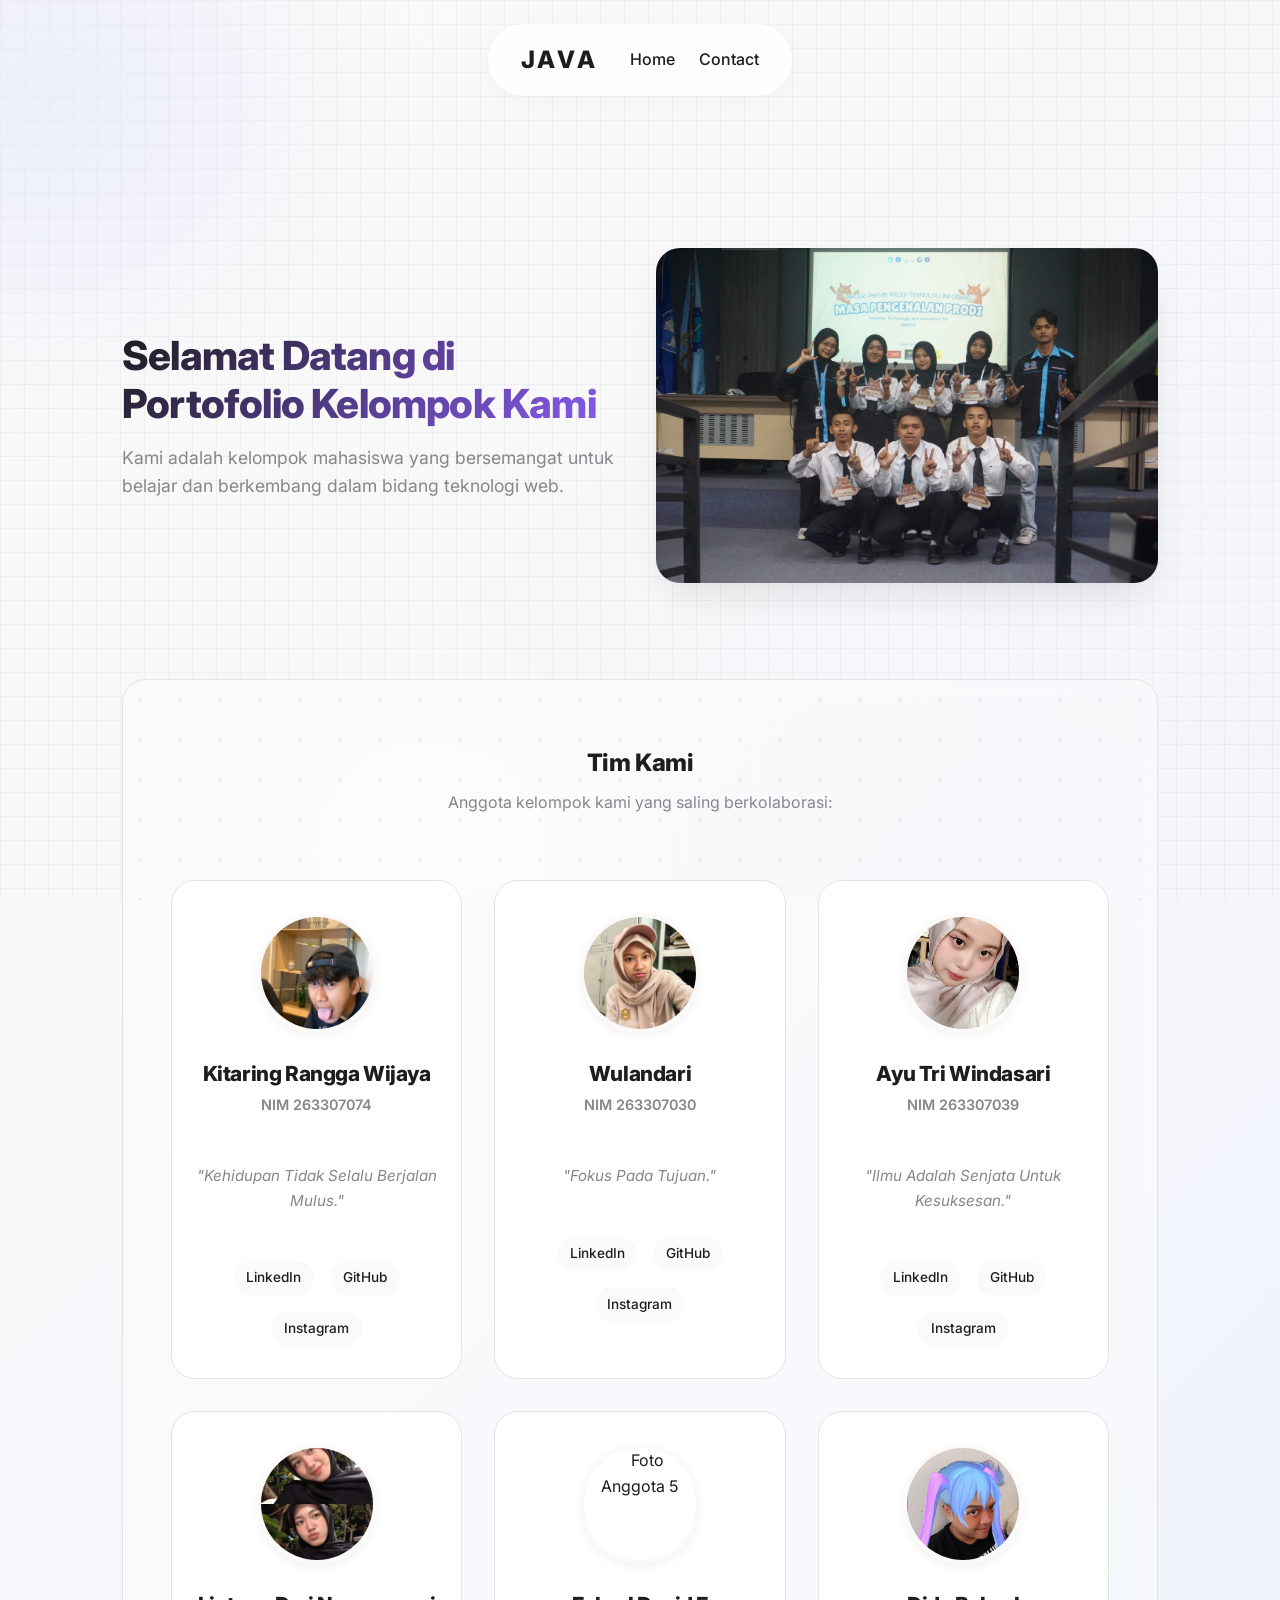
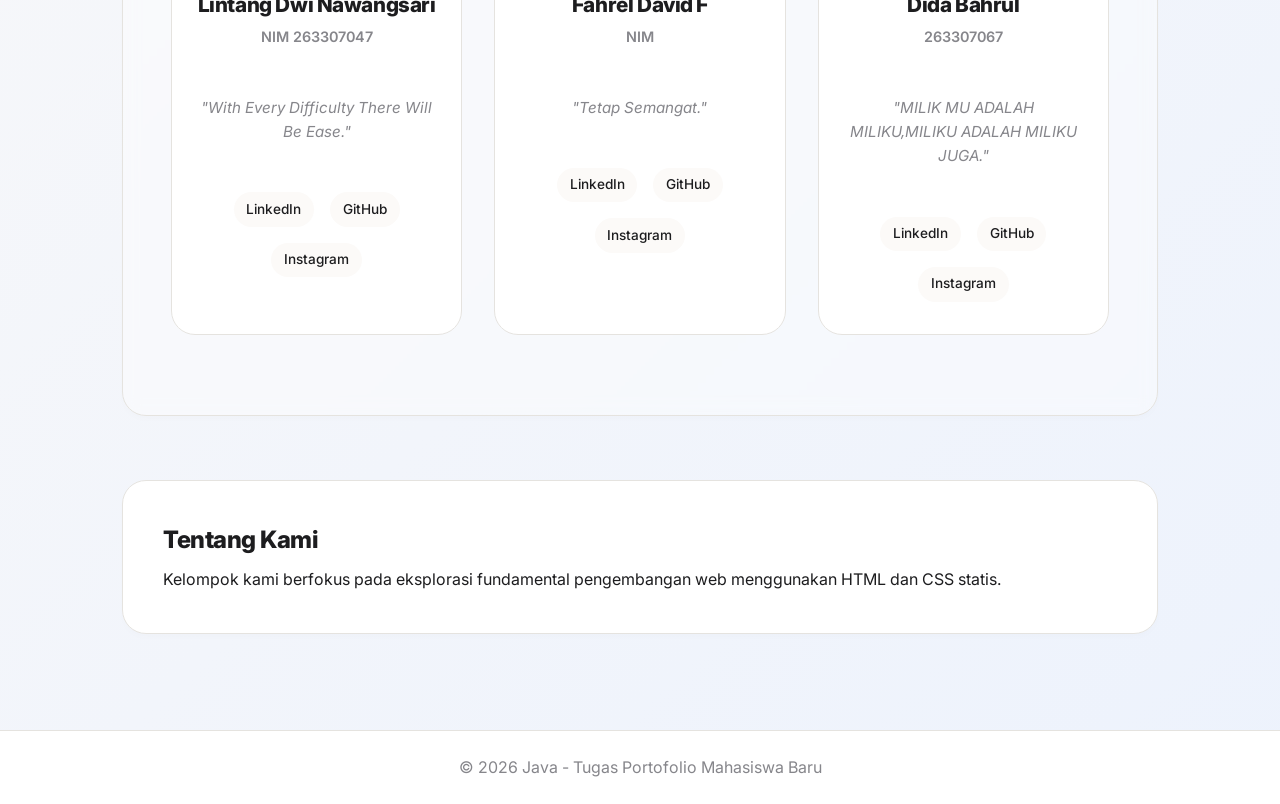
==== template-portofolio/index.html @ b5d412b7 "isi link sosial Kitaring" ====
<!DOCTYPE html>
<html lang="id">
<head>
    <meta charset="UTF-8">
    <meta name="viewport" content="width=device-width, initial-scale=1.0">
    <title>Home - Portofolio Kelompok</title>
    <link rel="stylesheet" href="style.css">
</head>
<body>
    <!-- FLOATING BLOBS (DECORATION) -->
    <div class="blobs-container">
        <div class="blob blob-1"></div>
        <div class="blob blob-2"></div>
        <div class="blob blob-3"></div>
    </div>

    <!-- NAVBAR -->
    <nav class="navbar">
        <div class="navbar-logo">
            <!-- GANTI NAMA KELOMPOK DI SINI -->
            <h1>JAVA</h1>
        </div>
        <ul class="navbar-links">
            <li><a href="index.html">Home</a></li>

            <li><a href="contact.html">Contact</a></li>
        </ul>
    </nav>

    <!-- MAIN CONTENT - HOME -->
    <main>
        <!-- HERO SECTION -->
        <section class="hero">
            <div class="hero-text">
                <h2>Selamat Datang di Portofolio Kelompok Kami</h2>
                <p>Kami adalah kelompok mahasiswa yang bersemangat untuk belajar dan berkembang dalam bidang teknologi web.</p>
            </div>
            <div class="hero-image">
                <!-- GANTI FOTO HERO KELOMPOK DI SINI -->
                <img src="assets/images/foto-kelompok.jpeg" alt="Foto Kelompok">
            </div>
        </section>

        <!-- TEAM SECTION -->
        <section class="team-section">
            <h2>Tim Kami</h2>
            <p>Anggota kelompok kami yang saling berkolaborasi:</p>
            
            <div class="bio-grid">
                <!-- KARTU ANGGOTA 1 -->
                <div class="bio-card" onclick="window.location.href='portfolio-1.html'">
                    <div class="bio-avatar">
                        <!-- Ganti src dengan path foto anggota 1 -->
                        <img src="assets/images/foto-taring.jpeg" alt="Foto Anggota 1">
                    </div>
                    <div class="bio-info">
                        <h3>Kitaring Rangga Wijaya</h3>
                        <p class="bio-role">NIM 263307074</p>
                        <p class="bio-desc">"Kehidupan Tidak Selalu Berjalan Mulus."</p>
                        <div class="social-links">
                            <a href="https://www.linkedin.com/in/kitaring-rangga-wijaya" target="_blank" onclick="event.stopPropagation();">LinkedIn</a>
                            <a href="https://github.com/kitaring-node" target="_blank" onclick="event.stopPropagation();">GitHub</a>
                            <a href="https://www.instagram.com/gacleeeeeeeeeeeeeeee?srtk=MnV5cXBtZDFzeGFw" target="_blank" onclick="event.stopPropagation();">Instagram</a>
                        </div>
                    </div>
                </div>
                <!-- AKHIR KARTU ANGGOTA 1 -->

                <!-- KARTU ANGGOTA 2 -->
                <div class="bio-card" onclick="window.location.href='portfolio-2.html'">
                    <div class="bio-avatar">
                        <img src="assets/images/WhatsApp Image 2026-08-27 at 13.53.18.jpeg" alt="Foto Anggota 2">
                    </div>
                    <div class="bio-info">
                        <h3>Wulandari </h3>
                        <p class="bio-role">NIM 263307030</p>
                        <p class="bio-desc">"Fokus Pada Tujuan."</p>
                        <div class="social-links">
                            <a href="https://www.linkedin.com/in/wulan-dari-88736342b" target="_blank" onclick="event.stopPropagation();">LinkedIn</a>
                            <a href="https://github.com/wulan-code" target="_blank" onclick="event.stopPropagation();">GitHub</a>
                            <a href="https://www.instagram.com/wllnn0?cplk=OW9qa3VpOHZua2Fn&utm_source=qr" target="_blank" onclick="event.stopPropagation();">Instagram</a>
                        </div>
                    </div>
                </div>
                <!-- AKHIR KARTU ANGGOTA 2 -->

                <!-- KARTU ANGGOTA 3 -->
                <div class="bio-card" onclick="window.location.href='portfolio-3.html'">
                    <div class="bio-avatar">
                        <img src="assets/images/WhatsApp Image 2026-08-27 at 13.57.04.jpeg" alt="Foto Anggota 3">
                    </div>
                    <div class="bio-info">
                        <h3>Ayu Tri Windasari</h3>
                        <p class="bio-role">NIM 263307039</p>
                        <p class="bio-desc">"Ilmu Adalah Senjata Untuk Kesuksesan."</p>
                        <div class="social-links">
                            <a href="https://linkedin.com" target="_blank">LinkedIn</a>
                            <a href="https://github.com" target="_blank">GitHub</a>
                            <a href="https://instagram.com" target="_blank">Instagram</a>
                        </div>
                    </div>
                </div>
                <!-- AKHIR KARTU ANGGOTA 3 -->

                <!-- KARTU ANGGOTA 4 -->
                <div class="bio-card" onclick="window.location.href='portfolio-4.html'">
                    <div class="bio-avatar">
                        <img src="assets/images/WhatsApp Image 2026-08-27 at 1.56.06 PM.jpeg" alt="Foto Anggota 4">
                    </div>
                    <div class="bio-info">
                        <h3>Lintang Dwi Nawangsari</h3>
                        <p class="bio-role">NIM 263307047</p>
                        <p class="bio-desc">"With Every Difficulty There Will Be Ease."</p>
                        <div class="social-links">
                            <a href="https://linkedin.com" target="_blank">LinkedIn</a>
                            <a href="https://github.com" target="_blank">GitHub</a>
                            <a href="https://instagram.com" target="_blank">Instagram</a>
                        </div>
                    </div>
                </div>
                <!-- AKHIR KARTU ANGGOTA 4 -->

                <!-- KARTU ANGGOTA 5 -->
                <div class="bio-card" onclick="window.location.href='portfolio-5.html'">
                    <div class="bio-avatar">
                        <img src="assets/images/fotofahrel.jpg" alt="Foto Anggota 5">
                    </div>
                    <div class="bio-info">
                        <h3>Fahrel David F</h3>
                        <p class="bio-role">NIM </p>
                        <p class="bio-desc">"Tetap Semangat."</p>
                        <div class="social-links">
                            <a href="https://linkedin.com" target="_blank">LinkedIn</a>
                            <a href="https://github.com" target="_blank">GitHub</a>
                            <a href="https://instagram.com" target="_blank">Instagram</a>
                        </div>
                    </div>
                </div>
                <!-- AKHIR KARTU ANGGOTA 5 -->

                <!-- KARTU ANGGOTA 6 -->
                <div class="bio-card" onclick="window.location.href='portfolio-6.html'">
                    <div class="bio-avatar">
                        <img src="assets/images/fotodida.jpeg" alt="Foto Anggota 6">
                    </div>
                    <div class="bio-info">
                        <h3>Dida Bahrul</h3>
                        <p class="bio-role">263307067</p>
                        <p class="bio-desc">"MILIK MU ADALAH MILIKU,MILIKU ADALAH MILIKU JUGA."</p>
                        <div class="social-links">
                            <a href="https://linkedin.com" target="_blank">LinkedIn</a>
                            <a href="https://github.com" target="_blank">GitHub</a>
                            <a href="https://instagram.com" target="_blank">Instagram</a>
                        </div>
                    </div>
                </div>
                <!-- AKHIR KARTU ANGGOTA 6 -->
            </div>
        </section>

        <!-- ABOUT SECTION -->
        <section class="about">
            <h2>Tentang Kami</h2>
            <p>
                <!-- GANTI DESKRIPSI KELOMPOK DI SINI -->
                Kelompok kami berfokus pada eksplorasi fundamental pengembangan web menggunakan HTML dan CSS statis.
            </p>
        </section>
    </main>

    <!-- FOOTER -->
    <footer class="footer">
        <p>&copy; 2026 Java - Tugas Portofolio Mahasiswa Baru</p>
    </footer>
</body>
</html>
---- template-portofolio/style.css ----
/* Import Font dari Google Fonts untuk tampilan modern */
@import url('https://fonts.googleapis.com/css2?family=Inter:wght@400;500;600;700&display=swap');

/* CSS Variables: Palet High-Contrast Monochrome (Elegan & Minimalis) */
:root {
    --primary-color: #1d1d1f; /* Hitam elegan untuk aksen utama */
    --primary-hover: #434344; /* Abu-abu gelap untuk efek hover */
    --bg-color: #fcfaf8;      /* Warm Off-White / Oat untuk background halaman */
    --text-main: #1d1d1f;     /* Warna teks utama (hitam) */
    --text-muted: #86868b;    /* Warna teks sekunder (abu-abu) */
    --card-bg: #ffffff;       /* Putih bersih untuk latar card dan navbar */
    --border-color: #e5e3df;  /* Warna garis batas yang disesuaikan menjadi lebih hangat */
}

/* Reset CSS dasar (Phase 3.1) */
* {
    margin: 0;
    padding: 0;
    box-sizing: border-box;
}

body {
    font-family: 'Inter', sans-serif;
    /* Animated Gradient Background */
    background: linear-gradient(-45deg, #ffffff, #f5f5f7, #e8f0fe, #fcfaf8);
    background-size: 400% 400%;
    animation: gradientBG 20s ease infinite;
    color: var(--text-main);
    line-height: 1.6;
    display: flex;
    flex-direction: column;
    min-height: 100vh;
    position: relative; /* Agar ::before dan blob relatif (meski fixed) terkendali */
}

/* Tech Grid Pattern */
body::before {
    content: "";
    position: fixed;
    top: 0;
    left: 0;
    width: 100%;
    height: 100%;
    z-index: -2;
    pointer-events: none;
    background-image: 
        linear-gradient(rgba(0, 0, 0, 0.03) 1px, transparent 1px),
        linear-gradient(90deg, rgba(0, 0, 0, 0.03) 1px, transparent 1px);
    background-size: 24px 24px;
}

@keyframes gradientBG {
    0% { background-position: 0% 50%; }
    50% { background-position: 100% 50%; }
    100% { background-position: 0% 50%; }
}

/* Typography & Links */
h1, h2, h3, h4 {
    margin-bottom: 0.5rem;
    color: var(--text-main);
    font-weight: 800;
    letter-spacing: -0.02em;
}
a {
    text-decoration: none;
    color: var(--primary-color);
    transition: color 0.3s;
}
a:hover {
    color: var(--primary-hover);
}

/* Layout Containers */
main {
    max-width: 1100px;
    margin: 0 auto;
    padding: 2rem;
    flex-grow: 1; /* Agar footer selalu di bawah */
    width: 100%;
}

/* ========================================= */
/* NAVBAR (Phase 3.2 - Flexbox)              */
/* ========================================= */
.navbar {
    display: flex;
    justify-content: space-between;
    align-items: center;
    padding: 1rem 2rem;
    background-color: rgba(255, 255, 255, 0.85);
    backdrop-filter: blur(12px);
    -webkit-backdrop-filter: blur(12px);
    box-shadow: 0 4px 20px rgba(0, 0, 0, 0.03);
    border: 1px solid rgba(255, 255, 255, 0.2);
    position: sticky; /* Menempel di atas saat discroll */
    top: 1.5rem;
    z-index: 100;
    max-width: 1100px;
    gap: 2rem;
    margin: 1.5rem auto;
    border-radius: 9999px;
}
.navbar-logo h1 {
    font-size: 1.5rem;
    margin: 0;
    color: var(--primary-color);
    letter-spacing: 0.15em;
}
.navbar-links {
    list-style: none;
    display: flex;
    gap: 1.5rem;
}
.navbar-links a {
    color: var(--text-main);
    font-weight: 500;
}
.navbar-links a:hover {
    color: var(--primary-color);
}

/* ========================================= */
/* HERO SECTION & ABOUT                      */
/* ========================================= */
.hero {
    display: flex;
    align-items: center;
    justify-content: space-between;
    gap: 2rem;
    padding: 6rem 0;
}
.hero-text {
    flex: 1;
}
.hero-text h2 {
    font-size: 2.5rem;
    margin-bottom: 1rem;
    line-height: 1.2;
    background: linear-gradient(135deg, var(--primary-color), #8b5cf6);
    -webkit-background-clip: text;
    -webkit-text-fill-color: transparent;
}
.hero-text p {
    font-size: 1.1rem;
    color: var(--text-muted);
}
.hero-image {
    flex: 1;
    display: flex;
    justify-content: center;
}
.hero-image img {
    max-width: 100%;
    max-height: 400px;
    object-fit: cover;
    border-radius: 24px;
    box-shadow: 0 20px 40px -10px rgba(0, 0, 0, 0.1);
}

.about {
    background: var(--card-bg);
    padding: 2.5rem;
    border-radius: 24px;
    border: 1px solid var(--border-color);
    box-shadow: 0 4px 6px rgba(0,0,0,0.01);
    margin-bottom: 4rem;
}

/* ========================================= */
/* PORTFOLIO SECTION (Phase 3.3 - Card UI)   */
/* ========================================= */
.portfolio-section {
    margin-bottom: 4rem;
}
.portfolio-section h2 {
    text-align: center;
    margin-bottom: 2rem;
    font-size: 2rem;
}
.card-container {
    display: flex;
    flex-wrap: wrap; /* Card akan turun ke bawah jika layar sempit */
    gap: 2rem;
    justify-content: center;
}
.card {
    background: var(--card-bg);
    border-radius: 24px;
    overflow: hidden;
    width: 320px;
    box-shadow: none;
    transition: transform 0.4s cubic-bezier(0.4, 0, 0.2, 1), box-shadow 0.4s cubic-bezier(0.4, 0, 0.2, 1);
    border: 1px solid var(--border-color);
    display: flex;
    flex-direction: column;
}
.card:hover {
    transform: translateY(-5px); /* Efek naik saat di-hover */
    box-shadow: 0 20px 40px -10px rgba(0, 0, 0, 0.1);
}
.card img {
    width: 100%;
    height: 200px;
    object-fit: cover; /* Agar gambar tidak gepeng */
    background-color: #eee;
    transition: transform 0.4s ease;
}
.card:hover img {
    transform: scale(1.05);
}
.card-content {
    padding: 1.5rem;
    flex-grow: 1;
    display: flex;
    flex-direction: column;
}
.card-content h3 {
    font-size: 1.2rem;
    margin-bottom: 0.5rem;
}
.year, .institution {
    font-size: 0.9rem;
    color: var(--primary-color);
    font-weight: 600;
    margin-bottom: 0.5rem;
}
.description {
    color: var(--text-muted);
    font-size: 0.95rem;
    margin-bottom: 1.5rem;
    flex-grow: 1; /* Mendorong tombol ke bawah */
}
.btn-link {
    display: inline-block;
    padding: 0.6rem 1rem;
    background-color: var(--primary-color);
    color: white;
    border-radius: 9999px;
    text-align: center;
    font-weight: 500;
    transition: background-color 0.3s;
}
.btn-link:hover {
    background-color: var(--primary-hover);
    color: white;
}

/* ========================================= */
/* TEAM & CONTACT SECTION                    */
/* ========================================= */
.team-section, .contact-section {
    text-align: center;
    width: 100%;
}

/* Efek Parallax Khusus Bagian Tim */
.team-section {
    padding: 4rem 2rem;
    border-radius: 24px;
    background-color: rgba(255, 255, 255, 0.4);
    background-image: radial-gradient(rgba(0, 0, 0, 0.06) 2px, transparent 2px);
    background-size: 40px 40px;
    background-attachment: fixed;
    border: 1px solid var(--border-color);
    box-shadow: 0 4px 6px rgba(0, 0, 0, 0.01);
    backdrop-filter: blur(8px);
    -webkit-backdrop-filter: blur(8px);
    margin-bottom: 4rem;
}
.team-section p, .contact-section p {
    color: var(--text-muted);
    margin-bottom: 3rem;
}
.bio-grid {
    display: grid;
    grid-template-columns: repeat(auto-fit, minmax(280px, 1fr));
    gap: 2rem;
    padding: 1rem;
}
.bio-card {
    background: var(--card-bg);
    padding: 2rem 1.5rem;
    border-radius: 24px;
    border: 1px solid var(--border-color);
    box-shadow: none;
    transition: transform 0.4s cubic-bezier(0.4, 0, 0.2, 1), box-shadow 0.4s cubic-bezier(0.4, 0, 0.2, 1);
    display: flex;
    flex-direction: column;
    align-items: center;
    text-align: center;
    cursor: pointer;
}
.bio-card:hover {
    transform: translateY(-5px);
    box-shadow: 0 20px 40px -10px rgba(0, 0, 0, 0.1);
}
.bio-avatar {
    width: 120px;
    height: 120px;
    border-radius: 50%;
    margin-bottom: 1.5rem;
    border: 4px solid var(--bg-color);
    box-shadow: 0 4px 10px rgba(0,0,0,0.05);
    overflow: hidden;
}
.bio-avatar img {
    width: 100%;
    height: 100%;
    object-fit: cover;
}
.bio-info h3 {
    font-size: 1.3rem;
    margin-bottom: 0.2rem;
}
.bio-role {
    font-size: 0.9rem;
    color: var(--primary-color);
    font-weight: 600;
    margin-bottom: 1rem;
}
.bio-desc {
    color: var(--text-muted);
    font-size: 0.95rem;
    font-style: italic;
    margin-bottom: 1.5rem;
}
.social-links {
    margin-top: auto;
    display: flex;
    justify-content: center;
    gap: 1rem;
    flex-wrap: wrap;
}
.social-links a {
    font-size: 0.85rem;
    font-weight: 500;
    padding: 0.4rem 0.8rem;
    background: var(--bg-color);
    border-radius: 20px;
    transition: all 0.3s;
}
.social-links a:hover {
    background: var(--primary-color);
    color: white;
}

/* ========================================= */
/* FOOTER                                    */
/* ========================================= */
.footer {
    text-align: center;
    padding: 1.5rem;
    background-color: var(--card-bg);
    border-top: 1px solid var(--border-color);
    color: var(--text-muted);
}

/* ========================================= */
/* RESPONSIVENESS (Phase 3.4 - Media Query)  */
/* ========================================= */
@media (max-width: 768px) {
    /* Navbar turun ke bawah */
    .navbar {
        flex-direction: column;
        gap: 1rem;
        margin: 1rem;
        border-radius: 24px;
    }
    
    /* Hero section jadi vertikal */
    .hero {
        flex-direction: column-reverse; /* Foto di atas teks di mobile */
        text-align: center;
        padding: 2rem 0;
    }
    
    .hero-text h2 {
        font-size: 2rem;
    }
    
    /* Card list jadi satu kolom penuh */
    .card-container {
        flex-direction: column;
        align-items: center;
    }
    
    .card {
        width: 100%; /* Memenuhi layar HP */
        max-width: 350px;
    }
}

/* ========================================= */
/* DECORATIVE: FLOATING BLOBS                */
/* ========================================= */
.blobs-container {
    position: fixed;
    top: 0;
    left: 0;
    width: 100vw;
    height: 100vh;
    z-index: -1;
    overflow: hidden;
    pointer-events: none;
}

.blob {
    position: absolute;
    filter: blur(80px);
    opacity: 0.5;
    animation: float 20s ease-in-out infinite alternate;
}

.blob-1 {
    width: 400px;
    height: 400px;
    background: #e0e7ff; /* Biru pastel */
    border-radius: 40% 60% 70% 30% / 40% 50% 60% 50%;
    top: -10%;
    left: -10%;
    animation-delay: 0s;
}

.blob-2 {
    width: 300px;
    height: 300px;
    background: #f1f5f9; /* Slate sangat terang */
    border-radius: 60% 40% 30% 70% / 60% 30% 70% 40%;
    top: 40%;
    right: -5%;
    animation-delay: -5s;
    animation-duration: 25s;
}

.blob-3 {
    width: 350px;
    height: 350px;
    background: #ffffff;
    border-radius: 50% 50% 30% 70% / 50% 40% 60% 50%;
    bottom: -15%;
    left: 20%;
    animation-delay: -10s;
    animation-duration: 18s;
}

@keyframes float {
    0% { transform: translate(0, 0) scale(1) rotate(0deg); }
    50% { transform: translate(100px, 50px) scale(1.1) rotate(45deg); }
    100% { transform: translate(-50px, 150px) scale(0.9) rotate(90deg); }
}
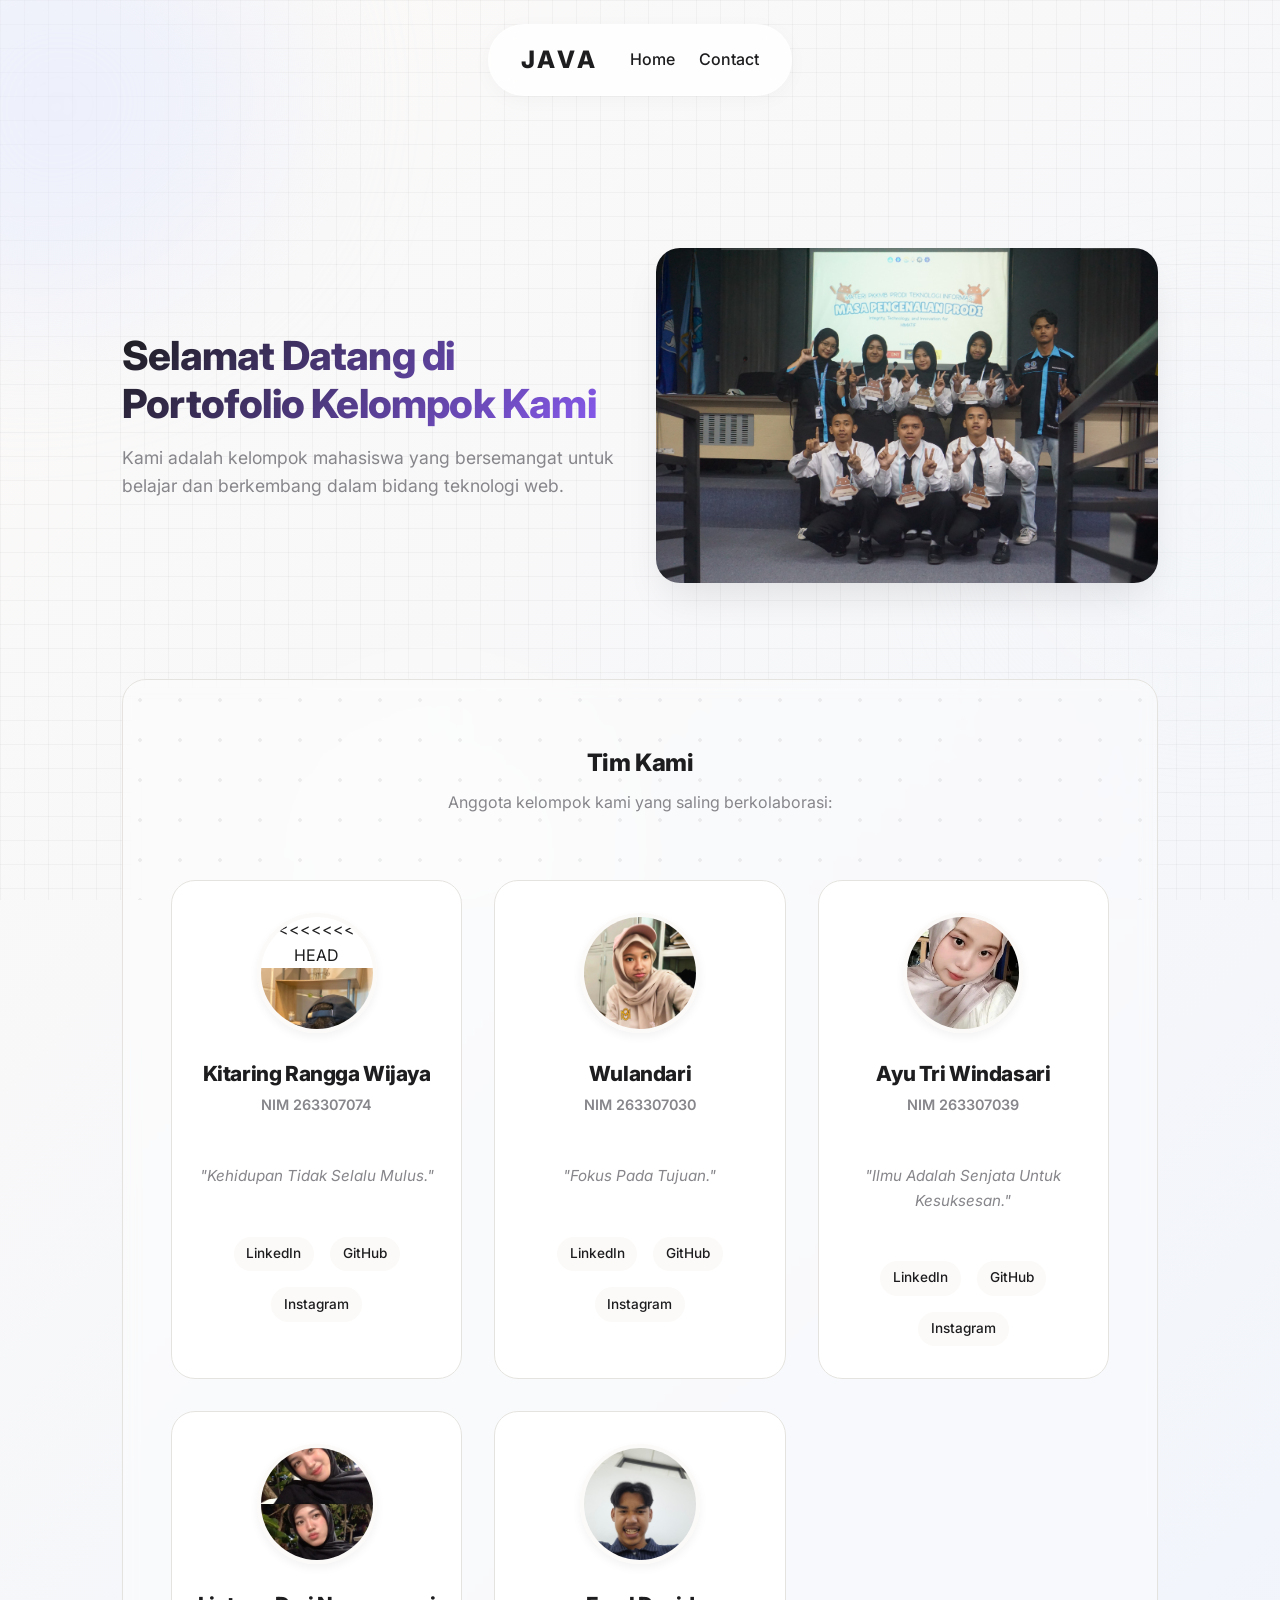
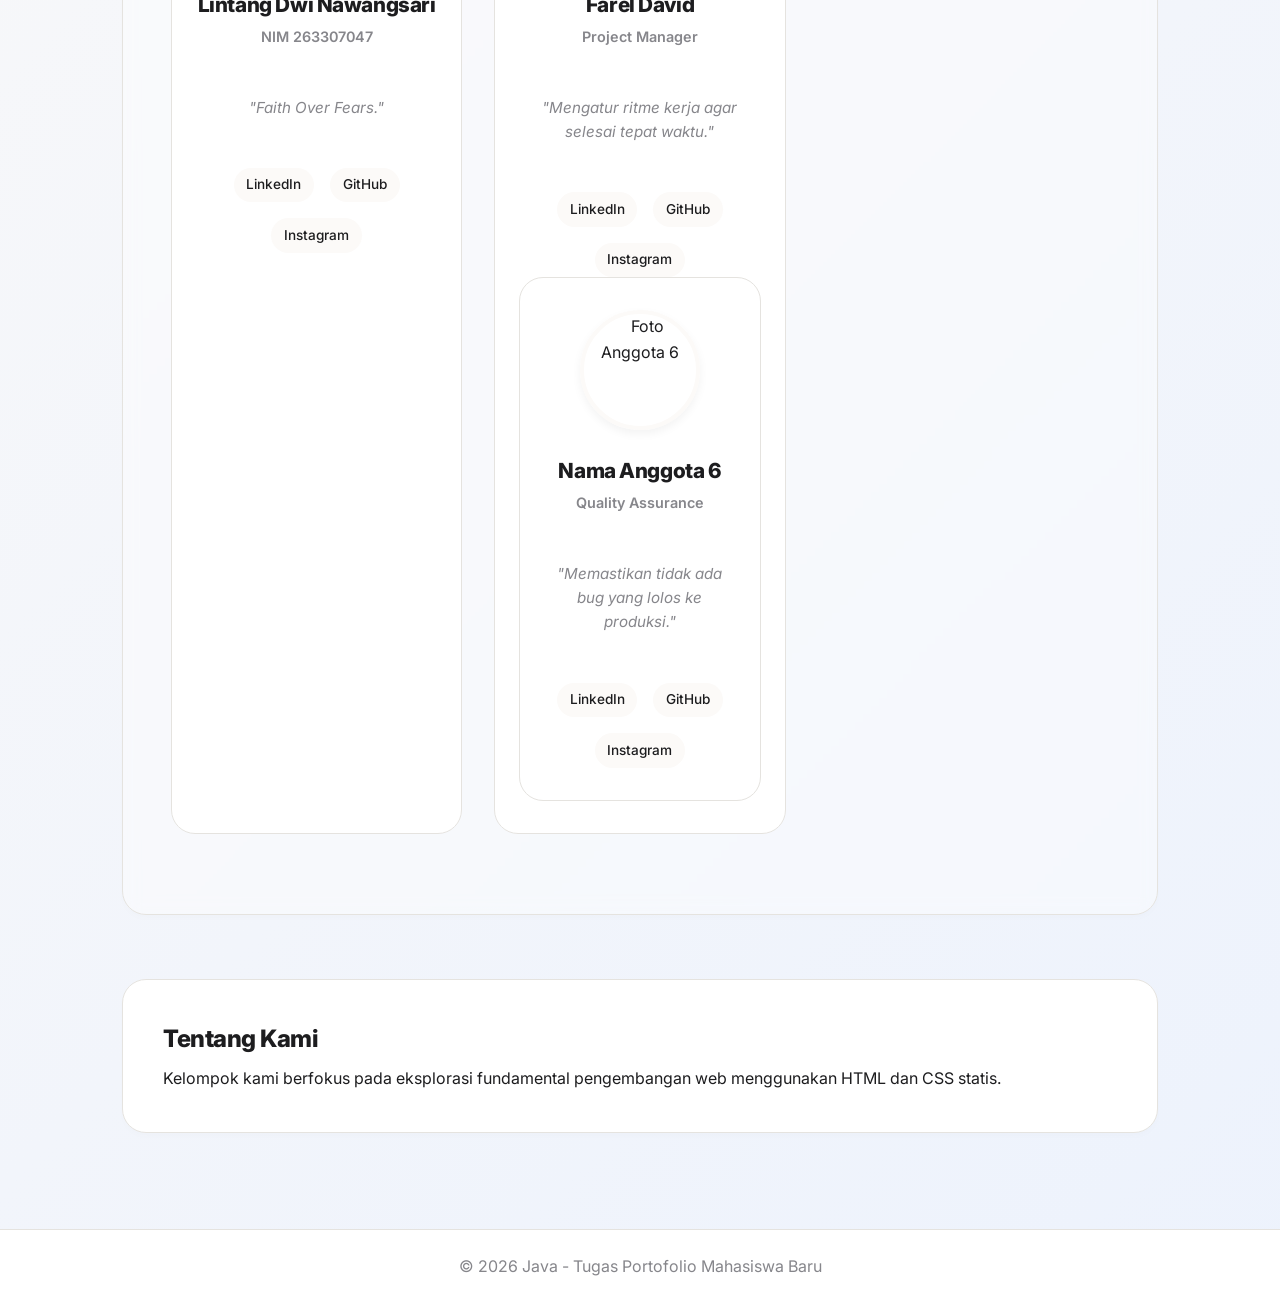
==== commit b2db2d66: "Memperbaiki link sosial media dan menambahkan sertifikat" ====
--- a/template-portofolio/index.html
+++ b/template-portofolio/index.html
@@ -51,16 +51,20 @@
                 <div class="bio-card" onclick="window.location.href='portfolio-1.html'">
                     <div class="bio-avatar">
                         <!-- Ganti src dengan path foto anggota 1 -->
+<<<<<<< HEAD
                         <img src="assets/images/foto-taring.jpeg" alt="Foto Anggota 1">
+=======
+                        <img src="assets/images/foto taring.jpeg" alt="Foto Anggota 1">
+>>>>>>> c9981febe1bddba3024c80d7a5f4de694db48a68
                     </div>
                     <div class="bio-info">
                         <h3>Kitaring Rangga Wijaya</h3>
                         <p class="bio-role">NIM 263307074</p>
-                        <p class="bio-desc">"Kehidupan Tidak Selalu Berjalan Mulus."</p>
+                        <p class="bio-desc">"Kehidupan Tidak Selalu Mulus."</p>
                         <div class="social-links">
-                            <a href="https://www.linkedin.com/in/kitaring-rangga-wijaya" target="_blank" onclick="event.stopPropagation();">LinkedIn</a>
-                            <a href="https://github.com/kitaring-node" target="_blank" onclick="event.stopPropagation();">GitHub</a>
-                            <a href="https://www.instagram.com/gacleeeeeeeeeeeeeeee?srtk=MnV5cXBtZDFzeGFw" target="_blank" onclick="event.stopPropagation();">Instagram</a>
+                            <a href="https://linkedin.com" target="_blank">LinkedIn</a>
+                            <a href="https://github.com" target="_blank">GitHub</a>
+                            <a href="https://instagram.com" target="_blank">Instagram</a>
                         </div>
                     </div>
                 </div>
@@ -72,13 +76,13 @@
                         <img src="assets/images/WhatsApp Image 2026-08-27 at 13.53.18.jpeg" alt="Foto Anggota 2">
                     </div>
                     <div class="bio-info">
-                        <h3>Wulandari </h3>
+                        <h3>Wulandari</h3>
                         <p class="bio-role">NIM 263307030</p>
                         <p class="bio-desc">"Fokus Pada Tujuan."</p>
                         <div class="social-links">
-                            <a href="https://www.linkedin.com/in/wulan-dari-88736342b" target="_blank" onclick="event.stopPropagation();">LinkedIn</a>
-                            <a href="https://github.com/wulan-code" target="_blank" onclick="event.stopPropagation();">GitHub</a>
-                            <a href="https://www.instagram.com/wllnn0?cplk=OW9qa3VpOHZua2Fn&utm_source=qr" target="_blank" onclick="event.stopPropagation();">Instagram</a>
+                            <a href="https://linkedin.com" target="_blank">LinkedIn</a>
+                            <a href="https://github.com" target="_blank">GitHub</a>
+                            <a href="https://instagram.com" target="_blank">Instagram</a>
                         </div>
                     </div>
                 </div>
@@ -110,11 +114,11 @@
                     <div class="bio-info">
                         <h3>Lintang Dwi Nawangsari</h3>
                         <p class="bio-role">NIM 263307047</p>
-                        <p class="bio-desc">"With Every Difficulty There Will Be Ease."</p>
+                        <p class="bio-desc">"Faith Over Fears."</p>
                         <div class="social-links">
-                            <a href="https://linkedin.com" target="_blank">LinkedIn</a>
-                            <a href="https://github.com" target="_blank">GitHub</a>
-                            <a href="https://instagram.com" target="_blank">Instagram</a>
+                            <a href="https://www.linkedin.com/in/lintang-dwi-nawangsari-751469..." target="_blank" onclick="event.stopPropagation();">LinkedIn</a>
+                            <a href="https://github.com/Lintang-png" target="_blank" onclick="event.stopPropagation();">GitHub</a>
+                            <a href="https://www.instagram.com/nawanglintangg_" target="_blank" onclick="event.stopPropagation();">Instagram</a>
                         </div>
                     </div>
                 </div>
@@ -123,17 +127,16 @@
                 <!-- KARTU ANGGOTA 5 -->
                 <div class="bio-card" onclick="window.location.href='portfolio-5.html'">
                     <div class="bio-avatar">
-                        <img src="assets/images/fotofahrel.jpg" alt="Foto Anggota 5">
+                        <img src="assets/images/foto-fahrel.jpeg" alt="Foto Anggota 5">
                     </div>
                     <div class="bio-info">
-                        <h3>Fahrel David F</h3>
-                        <p class="bio-role">NIM </p>
-                        <p class="bio-desc">"Tetap Semangat."</p>
+                        <h3>Farel David</h3>
+                        <p class="bio-role">Project Manager</p>
+                        <p class="bio-desc">"Mengatur ritme kerja agar selesai tepat waktu."</p>
                         <div class="social-links">
-                            <a href="https://linkedin.com" target="_blank">LinkedIn</a>
-                            <a href="https://github.com" target="_blank">GitHub</a>
-                            <a href="https://instagram.com" target="_blank">Instagram</a>
-                        </div>
+                            <a href="https://www.linkedin.com/in/farel-david-4023b6..." target="_blank" onclick="event.stopPropagation();">LinkedIn</a>
+                            <a href="https://github.com/fareldavid-create" target="_blank" onclick="event.stopPropagation();">GitHub</a>
+                            <a href="https://www.instagram.com/davidppo_" target="_blank" onclick="event.stopPropagation();">Instagram</a>
                     </div>
                 </div>
                 <!-- AKHIR KARTU ANGGOTA 5 -->
@@ -141,12 +144,12 @@
                 <!-- KARTU ANGGOTA 6 -->
                 <div class="bio-card" onclick="window.location.href='portfolio-6.html'">
                     <div class="bio-avatar">
-                        <img src="assets/images/fotodida.jpeg" alt="Foto Anggota 6">
+                        <img src="https://placehold.co/150x150/e2e8f0/64748b?text=Foto" alt="Foto Anggota 6">
                     </div>
                     <div class="bio-info">
-                        <h3>Dida Bahrul</h3>
-                        <p class="bio-role">263307067</p>
-                        <p class="bio-desc">"MILIK MU ADALAH MILIKU,MILIKU ADALAH MILIKU JUGA."</p>
+                        <h3>Nama Anggota 6</h3>
+                        <p class="bio-role">Quality Assurance</p>
+                        <p class="bio-desc">"Memastikan tidak ada bug yang lolos ke produksi."</p>
                         <div class="social-links">
                             <a href="https://linkedin.com" target="_blank">LinkedIn</a>
                             <a href="https://github.com" target="_blank">GitHub</a>
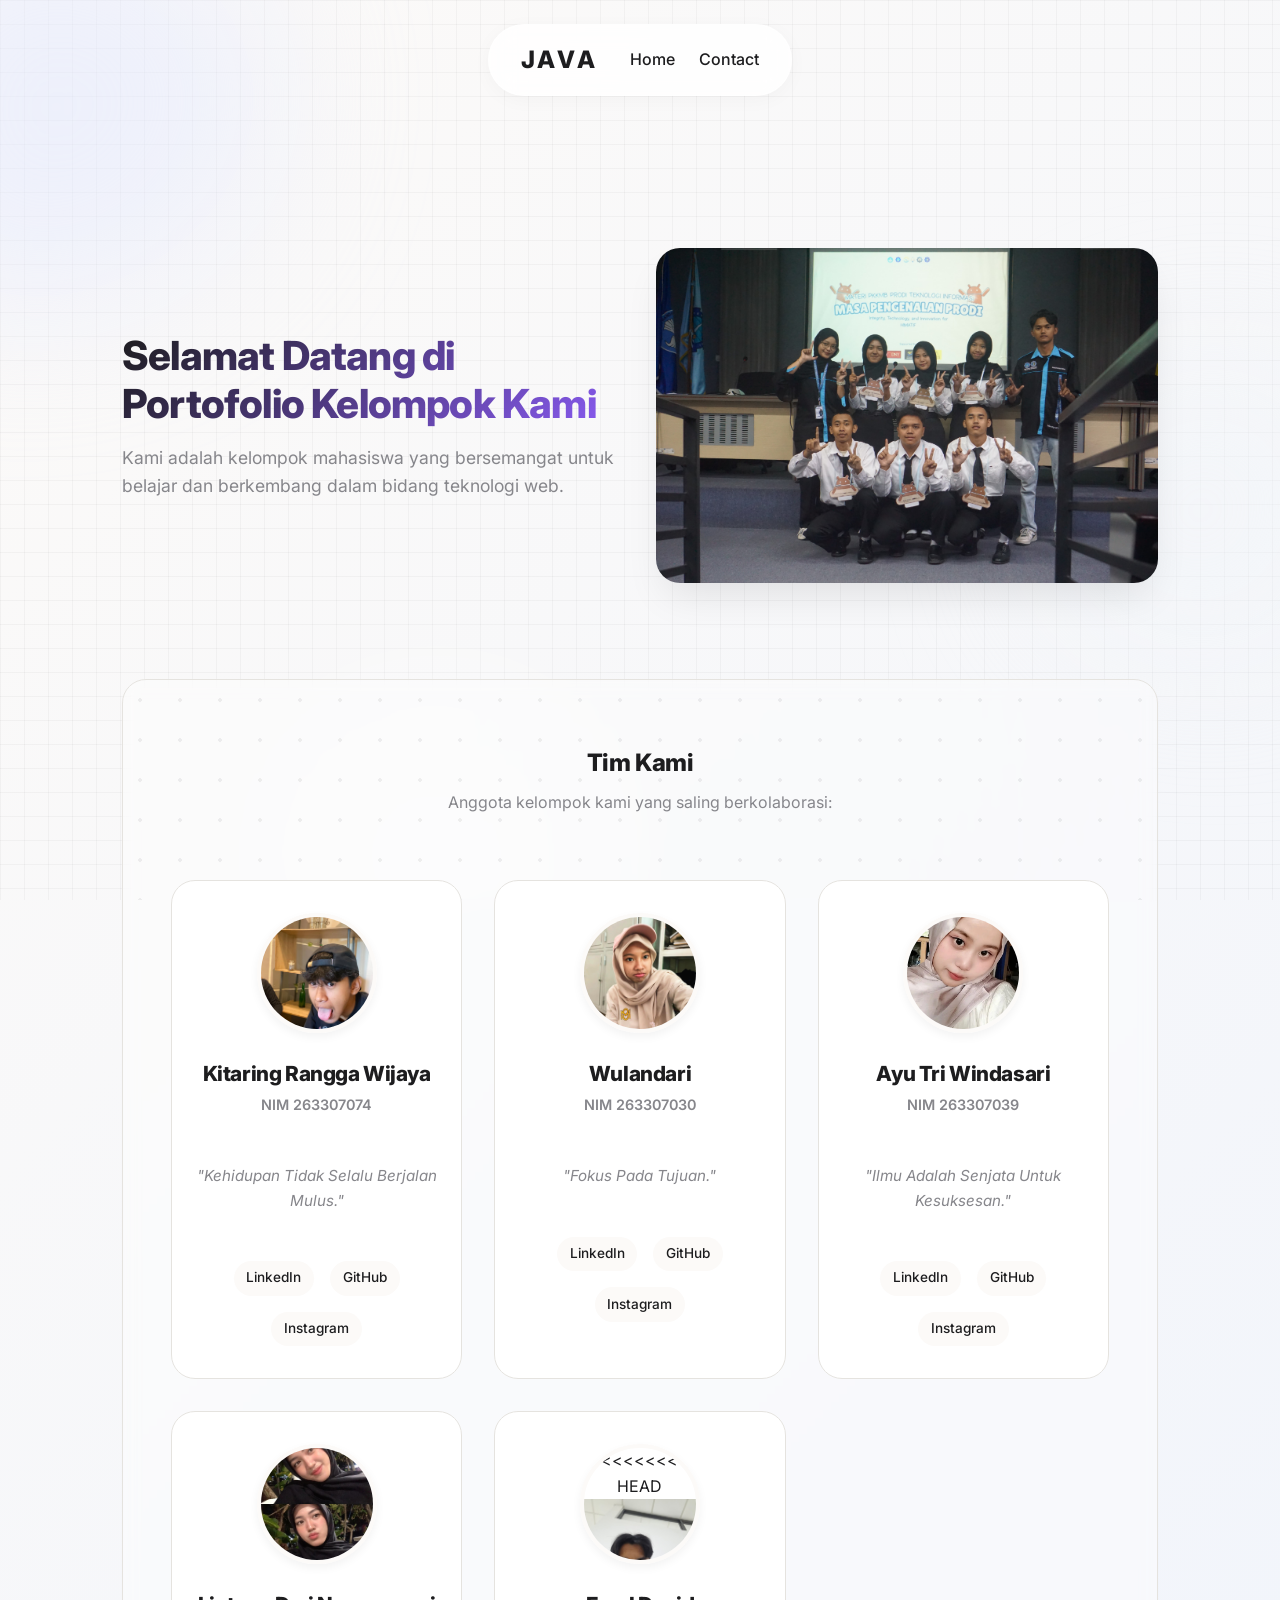
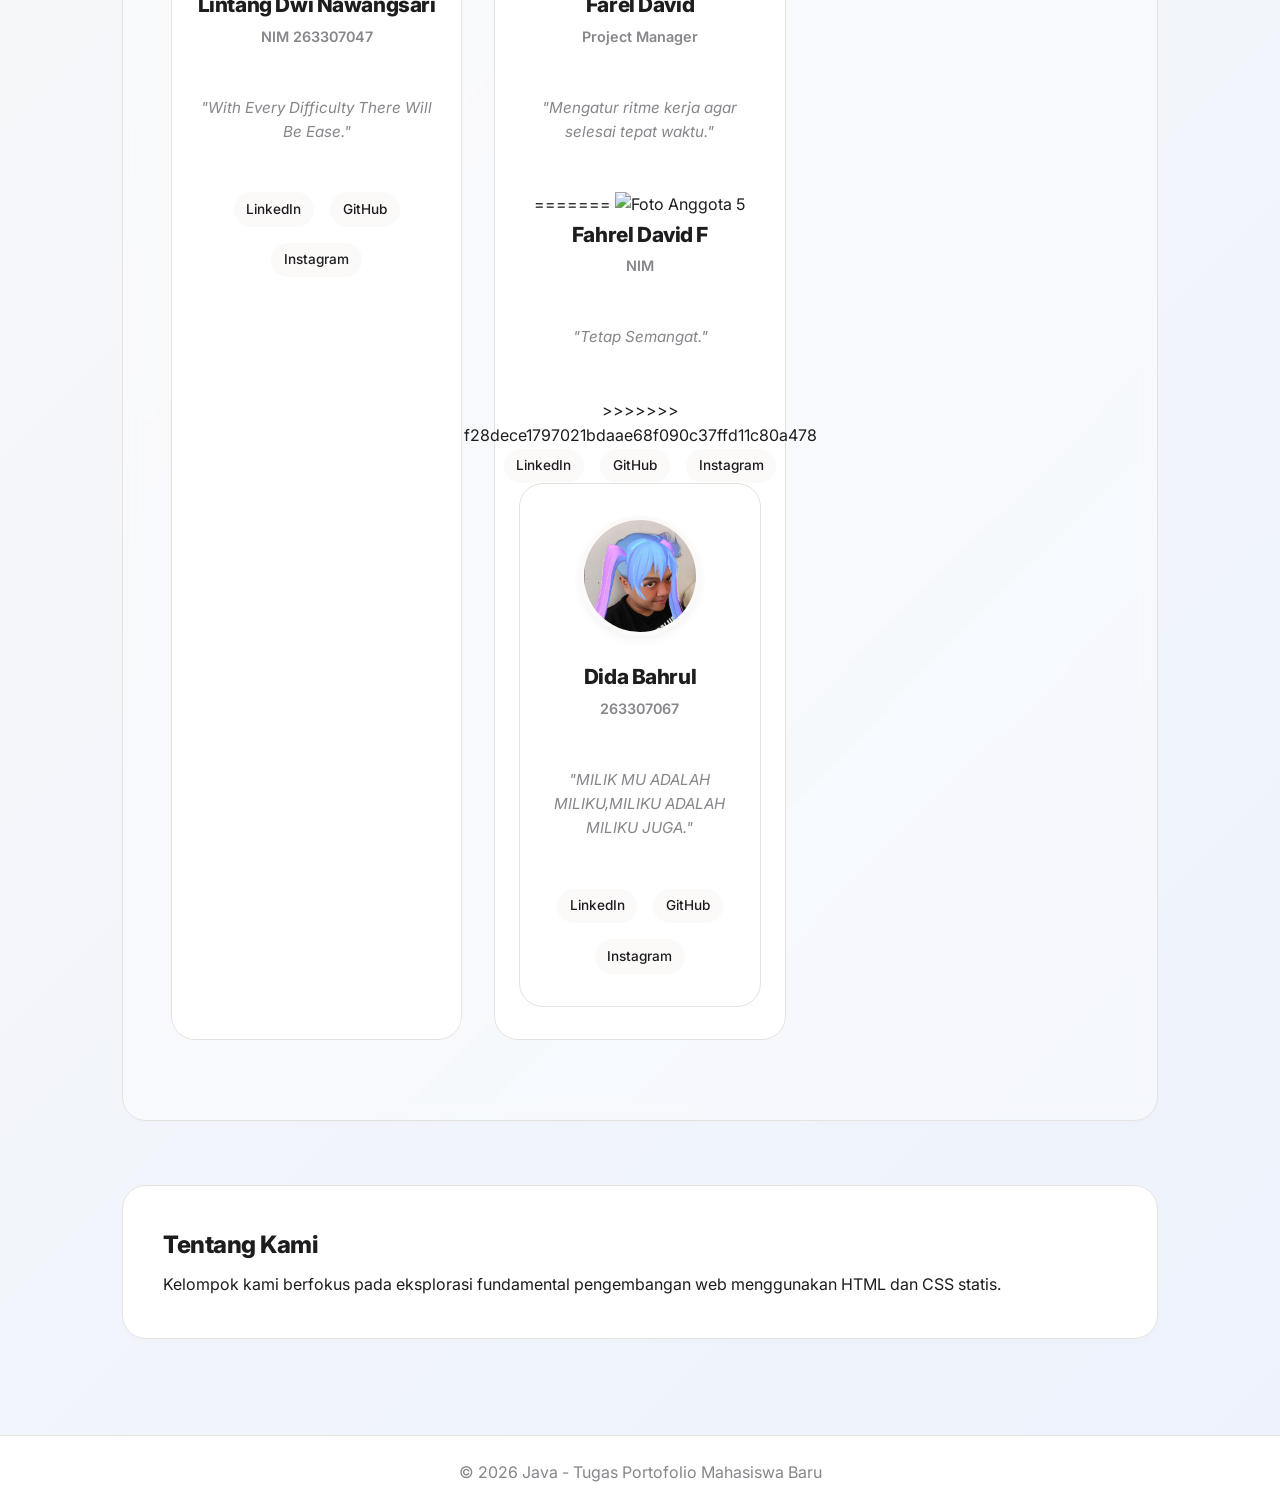
==== commit 6c2bec17: "Update link sosial media dan sertifikat" ====
--- a/template-portofolio/index.html
+++ b/template-portofolio/index.html
@@ -51,20 +51,16 @@
                 <div class="bio-card" onclick="window.location.href='portfolio-1.html'">
                     <div class="bio-avatar">
                         <!-- Ganti src dengan path foto anggota 1 -->
-<<<<<<< HEAD
                         <img src="assets/images/foto-taring.jpeg" alt="Foto Anggota 1">
-=======
-                        <img src="assets/images/foto taring.jpeg" alt="Foto Anggota 1">
->>>>>>> c9981febe1bddba3024c80d7a5f4de694db48a68
                     </div>
                     <div class="bio-info">
                         <h3>Kitaring Rangga Wijaya</h3>
                         <p class="bio-role">NIM 263307074</p>
-                        <p class="bio-desc">"Kehidupan Tidak Selalu Mulus."</p>
+                        <p class="bio-desc">"Kehidupan Tidak Selalu Berjalan Mulus."</p>
                         <div class="social-links">
-                            <a href="https://linkedin.com" target="_blank">LinkedIn</a>
-                            <a href="https://github.com" target="_blank">GitHub</a>
-                            <a href="https://instagram.com" target="_blank">Instagram</a>
+                            <a href="https://www.linkedin.com/in/kitaring-rangga-wijaya" target="_blank" onclick="event.stopPropagation();">LinkedIn</a>
+                            <a href="https://github.com/kitaring-node" target="_blank" onclick="event.stopPropagation();">GitHub</a>
+                            <a href="https://www.instagram.com/gacleeeeeeeeeeeeeeee?srtk=MnV5cXBtZDFzeGFw" target="_blank" onclick="event.stopPropagation();">Instagram</a>
                         </div>
                     </div>
                 </div>
@@ -76,13 +72,13 @@
                         <img src="assets/images/WhatsApp Image 2026-08-27 at 13.53.18.jpeg" alt="Foto Anggota 2">
                     </div>
                     <div class="bio-info">
-                        <h3>Wulandari</h3>
+                        <h3>Wulandari </h3>
                         <p class="bio-role">NIM 263307030</p>
                         <p class="bio-desc">"Fokus Pada Tujuan."</p>
                         <div class="social-links">
-                            <a href="https://linkedin.com" target="_blank">LinkedIn</a>
-                            <a href="https://github.com" target="_blank">GitHub</a>
-                            <a href="https://instagram.com" target="_blank">Instagram</a>
+                            <a href="https://www.linkedin.com/in/wulan-dari-88736342b" target="_blank" onclick="event.stopPropagation();">LinkedIn</a>
+                            <a href="https://github.com/wulan-code" target="_blank" onclick="event.stopPropagation();">GitHub</a>
+                            <a href="https://www.instagram.com/wllnn0?cplk=OW9qa3VpOHZua2Fn&utm_source=qr" target="_blank" onclick="event.stopPropagation();">Instagram</a>
                         </div>
                     </div>
                 </div>
@@ -114,11 +110,11 @@
                     <div class="bio-info">
                         <h3>Lintang Dwi Nawangsari</h3>
                         <p class="bio-role">NIM 263307047</p>
-                        <p class="bio-desc">"Faith Over Fears."</p>
+                        <p class="bio-desc">"With Every Difficulty There Will Be Ease."</p>
                         <div class="social-links">
-                            <a href="https://www.linkedin.com/in/lintang-dwi-nawangsari-751469..." target="_blank" onclick="event.stopPropagation();">LinkedIn</a>
-                            <a href="https://github.com/Lintang-png" target="_blank" onclick="event.stopPropagation();">GitHub</a>
-                            <a href="https://www.instagram.com/nawanglintangg_" target="_blank" onclick="event.stopPropagation();">Instagram</a>
+                            <a href="https://linkedin.com" target="_blank">LinkedIn</a>
+                            <a href="https://github.com" target="_blank">GitHub</a>
+                            <a href="https://instagram.com" target="_blank">Instagram</a>
                         </div>
                     </div>
                 </div>
@@ -127,12 +123,21 @@
                 <!-- KARTU ANGGOTA 5 -->
                 <div class="bio-card" onclick="window.location.href='portfolio-5.html'">
                     <div class="bio-avatar">
+<<<<<<< HEAD
                         <img src="assets/images/foto-fahrel.jpeg" alt="Foto Anggota 5">
                     </div>
                     <div class="bio-info">
                         <h3>Farel David</h3>
                         <p class="bio-role">Project Manager</p>
                         <p class="bio-desc">"Mengatur ritme kerja agar selesai tepat waktu."</p>
+=======
+                        <img src="assets/images/fotofahrel.jpg" alt="Foto Anggota 5">
+                    </div>
+                    <div class="bio-info">
+                        <h3>Fahrel David F</h3>
+                        <p class="bio-role">NIM </p>
+                        <p class="bio-desc">"Tetap Semangat."</p>
+>>>>>>> f28dece1797021bdaae68f090c37ffd11c80a478
                         <div class="social-links">
                             <a href="https://www.linkedin.com/in/farel-david-4023b6..." target="_blank" onclick="event.stopPropagation();">LinkedIn</a>
                             <a href="https://github.com/fareldavid-create" target="_blank" onclick="event.stopPropagation();">GitHub</a>
@@ -144,16 +149,16 @@
                 <!-- KARTU ANGGOTA 6 -->
                 <div class="bio-card" onclick="window.location.href='portfolio-6.html'">
                     <div class="bio-avatar">
-                        <img src="https://placehold.co/150x150/e2e8f0/64748b?text=Foto" alt="Foto Anggota 6">
+                        <img src="assets/images/fotodida.jpeg" alt="Foto Anggota 6">
                     </div>
                     <div class="bio-info">
-                        <h3>Nama Anggota 6</h3>
-                        <p class="bio-role">Quality Assurance</p>
-                        <p class="bio-desc">"Memastikan tidak ada bug yang lolos ke produksi."</p>
+                        <h3>Dida Bahrul</h3>
+                        <p class="bio-role">263307067</p>
+                        <p class="bio-desc">"MILIK MU ADALAH MILIKU,MILIKU ADALAH MILIKU JUGA."</p>
                         <div class="social-links">
-                            <a href="https://linkedin.com" target="_blank">LinkedIn</a>
-                            <a href="https://github.com" target="_blank">GitHub</a>
-                            <a href="https://instagram.com" target="_blank">Instagram</a>
+                            <a href="https://www.linkedin.com/in/dida-bahrul-14243242b?utm_source=share_via&utm_content=profile&utm_medium=member_android="_blank" onclick="event.stopPropagation();">LinkedIn</a>
+                            <a href="https://github.com/didabahrul-TI" target="_blank" onclick="event.stopPropagation();">GitHub</a>
+                            <a href="https://www.instagram.com/ddidddaa_?mdxt=bzgwbmpsdHowZjN6" target="_blank" onclick="event.stopPropagation();">Instagram</a>
                         </div>
                     </div>
                 </div>
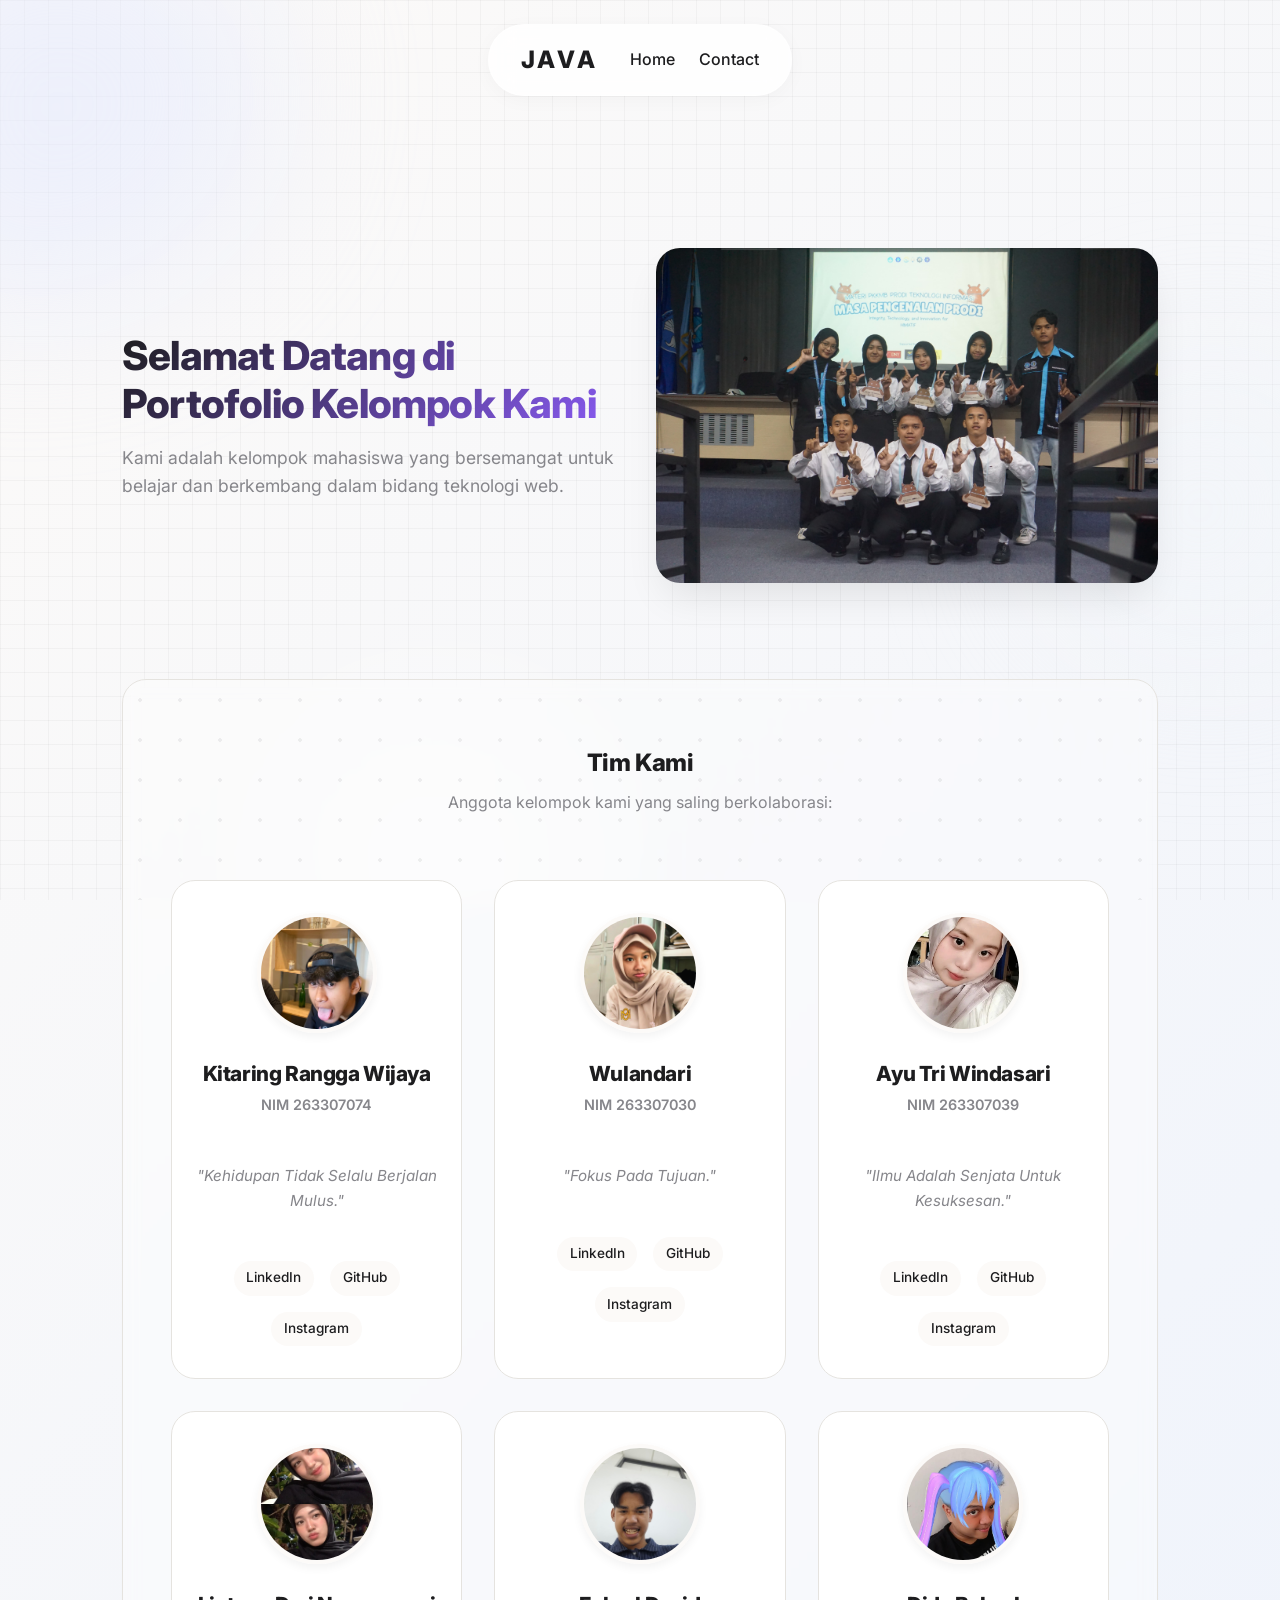
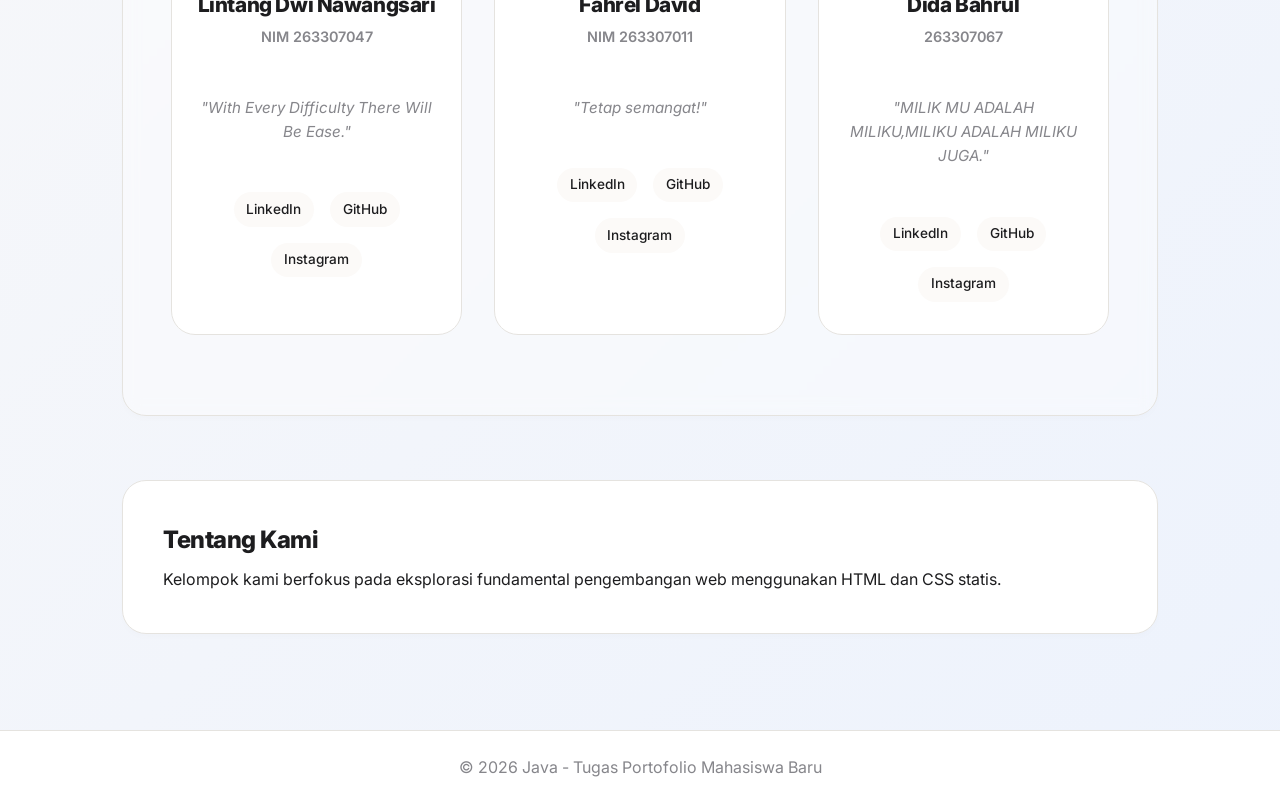
==== commit b9222b66: "Update portofolio terbaru" ====
--- a/template-portofolio/index.html
+++ b/template-portofolio/index.html
@@ -123,25 +123,17 @@
                 <!-- KARTU ANGGOTA 5 -->
                 <div class="bio-card" onclick="window.location.href='portfolio-5.html'">
                     <div class="bio-avatar">
-<<<<<<< HEAD
                         <img src="assets/images/foto-fahrel.jpeg" alt="Foto Anggota 5">
                     </div>
                     <div class="bio-info">
-                        <h3>Farel David</h3>
-                        <p class="bio-role">Project Manager</p>
-                        <p class="bio-desc">"Mengatur ritme kerja agar selesai tepat waktu."</p>
-=======
-                        <img src="assets/images/fotofahrel.jpg" alt="Foto Anggota 5">
-                    </div>
-                    <div class="bio-info">
-                        <h3>Fahrel David F</h3>
-                        <p class="bio-role">NIM </p>
-                        <p class="bio-desc">"Tetap Semangat."</p>
->>>>>>> f28dece1797021bdaae68f090c37ffd11c80a478
+                        <h3>Fahrel David</h3>
+                        <p class="bio-role">NIM 263307011</p>
+                        <p class="bio-desc">"Tetap semangat!"</p>
                         <div class="social-links">
                             <a href="https://www.linkedin.com/in/farel-david-4023b6..." target="_blank" onclick="event.stopPropagation();">LinkedIn</a>
                             <a href="https://github.com/fareldavid-create" target="_blank" onclick="event.stopPropagation();">GitHub</a>
                             <a href="https://www.instagram.com/davidppo_" target="_blank" onclick="event.stopPropagation();">Instagram</a>
+                        </div>
                     </div>
                 </div>
                 <!-- AKHIR KARTU ANGGOTA 5 -->
